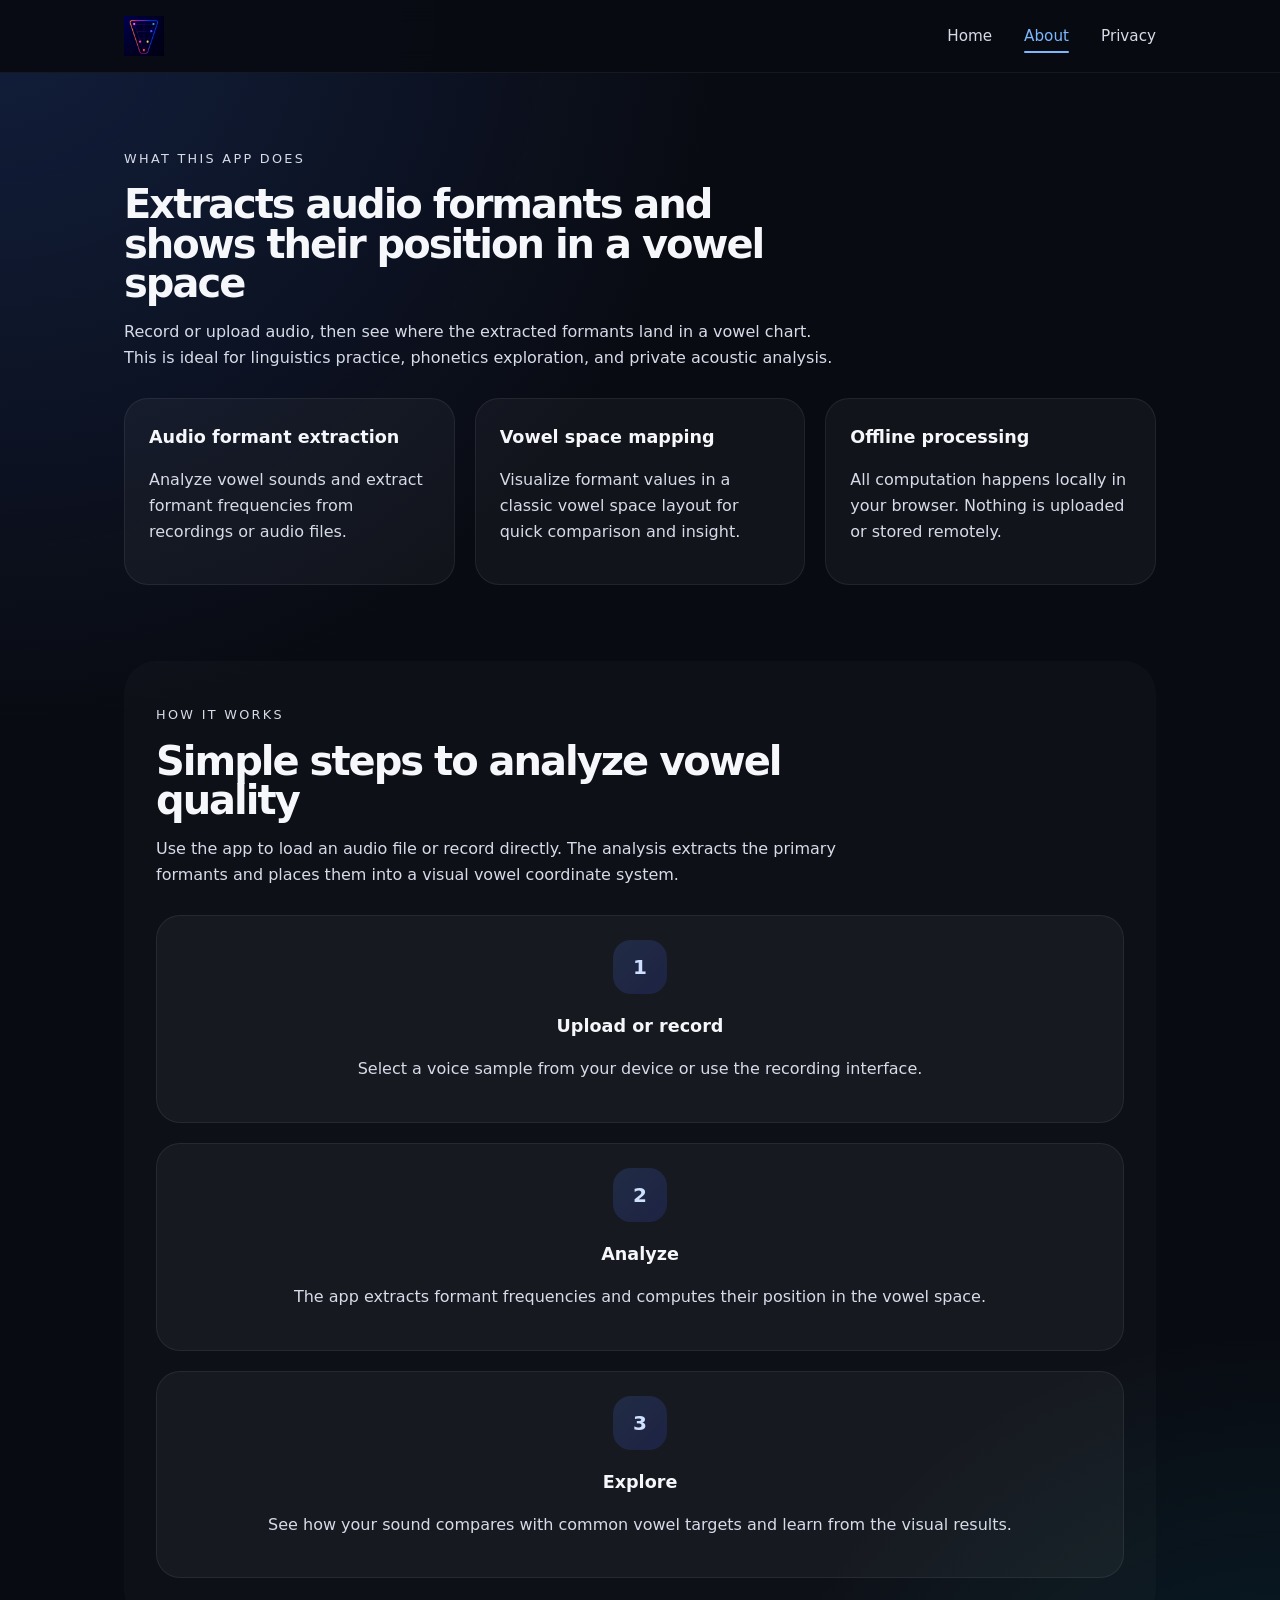
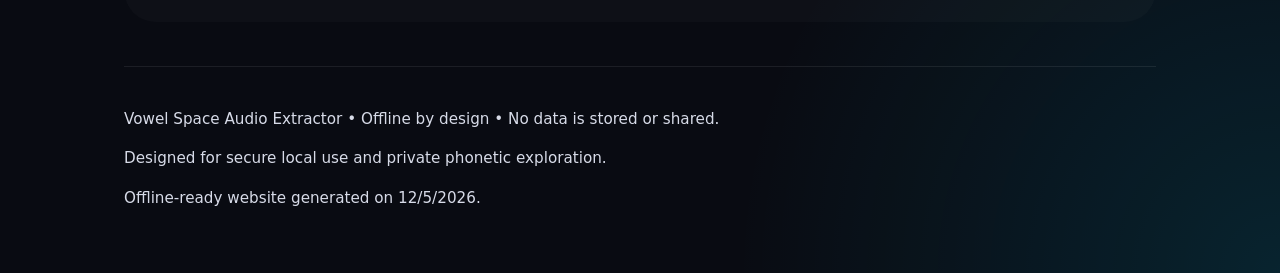
==== about.html @ fd7d8ce6 "v2" ====
<!DOCTYPE html>
<html lang="en">
<head>
  <meta charset="UTF-8" />
  <meta name="viewport" content="width=device-width, initial-scale=1.0" />
  <title>About the App - Vowel Space Audio Extractor</title>
  <link rel="stylesheet" href="styles.css" />
</head>
<body>
  <nav class="navbar">
    <div class="navbar-container">
      <a href="index.html" class="navbar-brand">
        <img src="vaqaleslogo3.png" alt="Vowel Space Audio Extractor" class="navbar-logo" />
      </a>
      <ul class="navbar-menu">
        <li><a href="index.html" class="navbar-link">Home</a></li>
        <li><a href="about.html" class="navbar-link active">About</a></li>
        <li><a href="privacy.html" class="navbar-link">Privacy</a></li>
      </ul>
    </div>
  </nav>

  <div class="page-shell">
    <main>
      <section class="section">
        <div class="section-intro">
          <p class="section-eyebrow">What this app does</p>
          <h2>Extracts audio formants and shows their position in a vowel space</h2>
          <p>
            Record or upload audio, then see where the extracted formants land in a vowel chart. This is ideal for linguistics practice, phonetics exploration, and private acoustic analysis.
          </p>
        </div>

        <div class="feature-grid">
          <article class="feature-card">
            <h3>Audio formant extraction</h3>
            <p>Analyze vowel sounds and extract formant frequencies from recordings or audio files.</p>
          </article>
          <article class="feature-card">
            <h3>Vowel space mapping</h3>
            <p>Visualize formant values in a classic vowel space layout for quick comparison and insight.</p>
          </article>
          <article class="feature-card">
            <h3>Offline processing</h3>
            <p>All computation happens locally in your browser. Nothing is uploaded or stored remotely.</p>
          </article>
        </div>
      </section>

      <section class="section section-alt">
        <div class="section-intro">
          <p class="section-eyebrow">How it works</p>
          <h2>Simple steps to analyze vowel quality</h2>
          <p>
            Use the app to load an audio file or record directly. The analysis extracts the primary formants and places them into a visual vowel coordinate system.
          </p>
        </div>

        <div class="steps-grid">
          <div class="step-card">
            <strong>1</strong>
            <h4>Upload or record</h4>
            <p>Select a voice sample from your device or use the recording interface.</p>
          </div>
          <div class="step-card">
            <strong>2</strong>
            <h4>Analyze</h4>
            <p>The app extracts formant frequencies and computes their position in the vowel space.</p>
          </div>
          <div class="step-card">
            <strong>3</strong>
            <h4>Explore</h4>
            <p>See how your sound compares with common vowel targets and learn from the visual results.</p>
          </div>
        </div>
      </section>
    </main>

    <footer class="footer">
      <p>Vowel Space Audio Extractor • Offline by design • No data is stored or shared.</p>
      <p>Designed for secure local use and private phonetic exploration.</p>
    </footer>
  </div>

  <script src="script.js"></script>
</body>
</html>
---- styles.css ----
:root {
  color-scheme: dark;
  color: #f5f7fb;
  background: #090b12;
  font-family: Inter, system-ui, -apple-system, BlinkMacSystemFont, "Segoe UI", sans-serif;
  line-height: 1.6;
}

* {
  box-sizing: border-box;
}

html, body {
  margin: 0;
  min-height: 100%;
}

body {
  background: radial-gradient(circle at top left, rgba(55, 118, 255, 0.18), transparent 32%),
    radial-gradient(circle at bottom right, rgba(0, 210, 255, 0.12), transparent 24%),
    #090b12;
}

.navbar {
  position: sticky;
  top: 0;
  z-index: 1000;
  background: rgba(9, 11, 18, 0.95);
  backdrop-filter: blur(12px);
  border-bottom: 1px solid rgba(255, 255, 255, 0.06);
}

.navbar-container {
  max-width: 1080px;
  margin: 0 auto;
  padding: 16px 24px;
  display: flex;
  align-items: center;
  justify-content: space-between;
}

.navbar-brand {
  display: flex;
  align-items: center;
  text-decoration: none;
}

.navbar-logo {
  height: 40px;
  width: auto;
  transition: opacity 180ms ease;
}

.navbar-logo:hover {
  opacity: 0.8;
}

.navbar-menu {
  display: flex;
  gap: 32px;
  margin: 0;
  padding: 0;
  list-style: none;
}

.navbar-link {
  color: #d7dbe8;
  text-decoration: none;
  font-weight: 500;
  font-size: 0.95rem;
  transition: color 180ms ease;
  position: relative;
}

.navbar-link:hover {
  color: #ffffff;
}

.navbar-link.active {
  color: #7db8ff;
}

.navbar-link.active::after {
  content: '';
  position: absolute;
  bottom: -8px;
  left: 0;
  right: 0;
  height: 2px;
  background: #7db8ff;
  border-radius: 1px;
}

.page-shell {
  max-width: 1080px;
  margin: 0 auto;
  padding: 32px 24px 48px;
}

.hero {
  display: grid;
  grid-template-columns: 1.2fr 0.8fr;
  gap: 32px;
  align-items: center;
  padding: 48px 0 32px;
}

.eyebrow,
.section-eyebrow {
  text-transform: uppercase;
  letter-spacing: 0.18em;
  color: #7db8ff;
  font-size: 0.8rem;
  margin: 0 0 16px;
}

.hero-content h1,
.section-intro h2 {
  margin: 0;
  font-size: clamp(2.5rem, 2.8vw, 3.8rem);
  line-height: 0.98;
  letter-spacing: -0.05em;
}

.hero-copy,
.section-intro p,
.footer p,
.feature-card p,
.privacy-item p,
.step-card p,
.visual-note {
  color: #d7dbe8;
}

.hero-copy {
  max-width: 34rem;
  margin: 24px 0 0;
  font-size: 1.1rem;
}

.hero-actions {
  display: flex;
  flex-wrap: wrap;
  gap: 14px;
  margin-top: 32px;
}

.button {
  display: inline-flex;
  align-items: center;
  justify-content: center;
  min-height: 46px;
  border-radius: 999px;
  padding: 0 22px;
  font-weight: 600;
  text-decoration: none;
  transition: transform 180ms ease, box-shadow 180ms ease, background-color 180ms ease;
}

.button:hover,
.button:focus-visible {
  transform: translateY(-1px);
}

.button-primary {
  color: #ffffff;
  background: linear-gradient(135deg, #4f8bff 0%, #4257ff 100%);
  box-shadow: 0 16px 40px rgba(15, 45, 101, 0.22);
}

.button-secondary {
  color: #cfe0ff;
  background: rgba(255, 255, 255, 0.08);
  border: 1px solid rgba(255, 255, 255, 0.14);
}

.hero-visual {
  display: flex;
  justify-content: center;
}

.visual-card {
  width: min(100%, 100%);
  max-width: 420px;
  padding: 28px;
  border-radius: 32px;
  background: rgba(12, 17, 33, 0.9);
  border: 1px solid rgba(255, 255, 255, 0.08);
  box-shadow: 0 24px 70px rgba(0, 0, 0, 0.32);
}

.visual-title {
  margin: 0 0 20px;
  font-size: 1rem;
  color: #8abfff;
  letter-spacing: 0.06em;
}

.visual-grid {
  display: grid;
  grid-template-columns: repeat(3, 1fr);
  gap: 14px;
  padding: 20px;
  background: rgba(255, 255, 255, 0.03);
  border-radius: 20px;
}

.visual-grid span {
  display: inline-flex;
  min-height: 56px;
  align-items: center;
  justify-content: center;
  border-radius: 16px;
  background: rgba(255, 255, 255, 0.04);
  font-weight: 600;
}

.visual-note {
  margin-top: 18px;
  font-size: 0.95rem;
}

.hero-footer {
  text-align: center;
  padding: 32px 0;
  color: #d7dbe8;
}

.section {
  padding: 44px 0;
}

.section-alt {
  background: rgba(255, 255, 255, 0.02);
  border-radius: 32px;
  padding: 44px 32px;
  margin-top: 32px;
}

.section-intro {
  max-width: 720px;
}

.feature-grid,
.steps-grid,
.privacy-list {
  display: grid;
  gap: 20px;
  margin-top: 28px;
}

.feature-grid,
.privacy-list {
  grid-template-columns: repeat(auto-fit, minmax(220px, 1fr));
}

.step-card,
.feature-card,
.privacy-item {
  background: rgba(255, 255, 255, 0.04);
  border: 1px solid rgba(255, 255, 255, 0.07);
  border-radius: 24px;
  padding: 24px;
}

.step-card {
  text-align: center;
}

.step-card strong {
  display: inline-flex;
  align-items: center;
  justify-content: center;
  width: 54px;
  height: 54px;
  margin-bottom: 18px;
  border-radius: 18px;
  font-size: 1.25rem;
  background: linear-gradient(135deg, rgba(79, 139, 255, 0.16), rgba(66, 87, 255, 0.16));
  color: #cfe0ff;
}

.step-card h4,
.feature-card h3,
.privacy-item h3 {
  margin: 0 0 12px;
  font-size: 1.1rem;
}

.footer {
  margin-top: 44px;
  padding-top: 24px;
  border-top: 1px solid rgba(255, 255, 255, 0.08);
  color: #9fb6dc;
  font-size: 0.95rem;
}

@media (max-width: 860px) {
  .hero {
    grid-template-columns: 1fr;
    padding-top: 32px;
  }

  .hero-visual {
    justify-content: stretch;
  }
}

@media (max-width: 620px) {
  .page-shell {
    padding: 24px 16px 32px;
  }

  .hero-copy {
    font-size: 1rem;
  }

  .button {
    width: 100%;
  }

  .navbar-menu {
    gap: 16px;
  }

  .navbar-link {
    font-size: 0.85rem;
  }
}
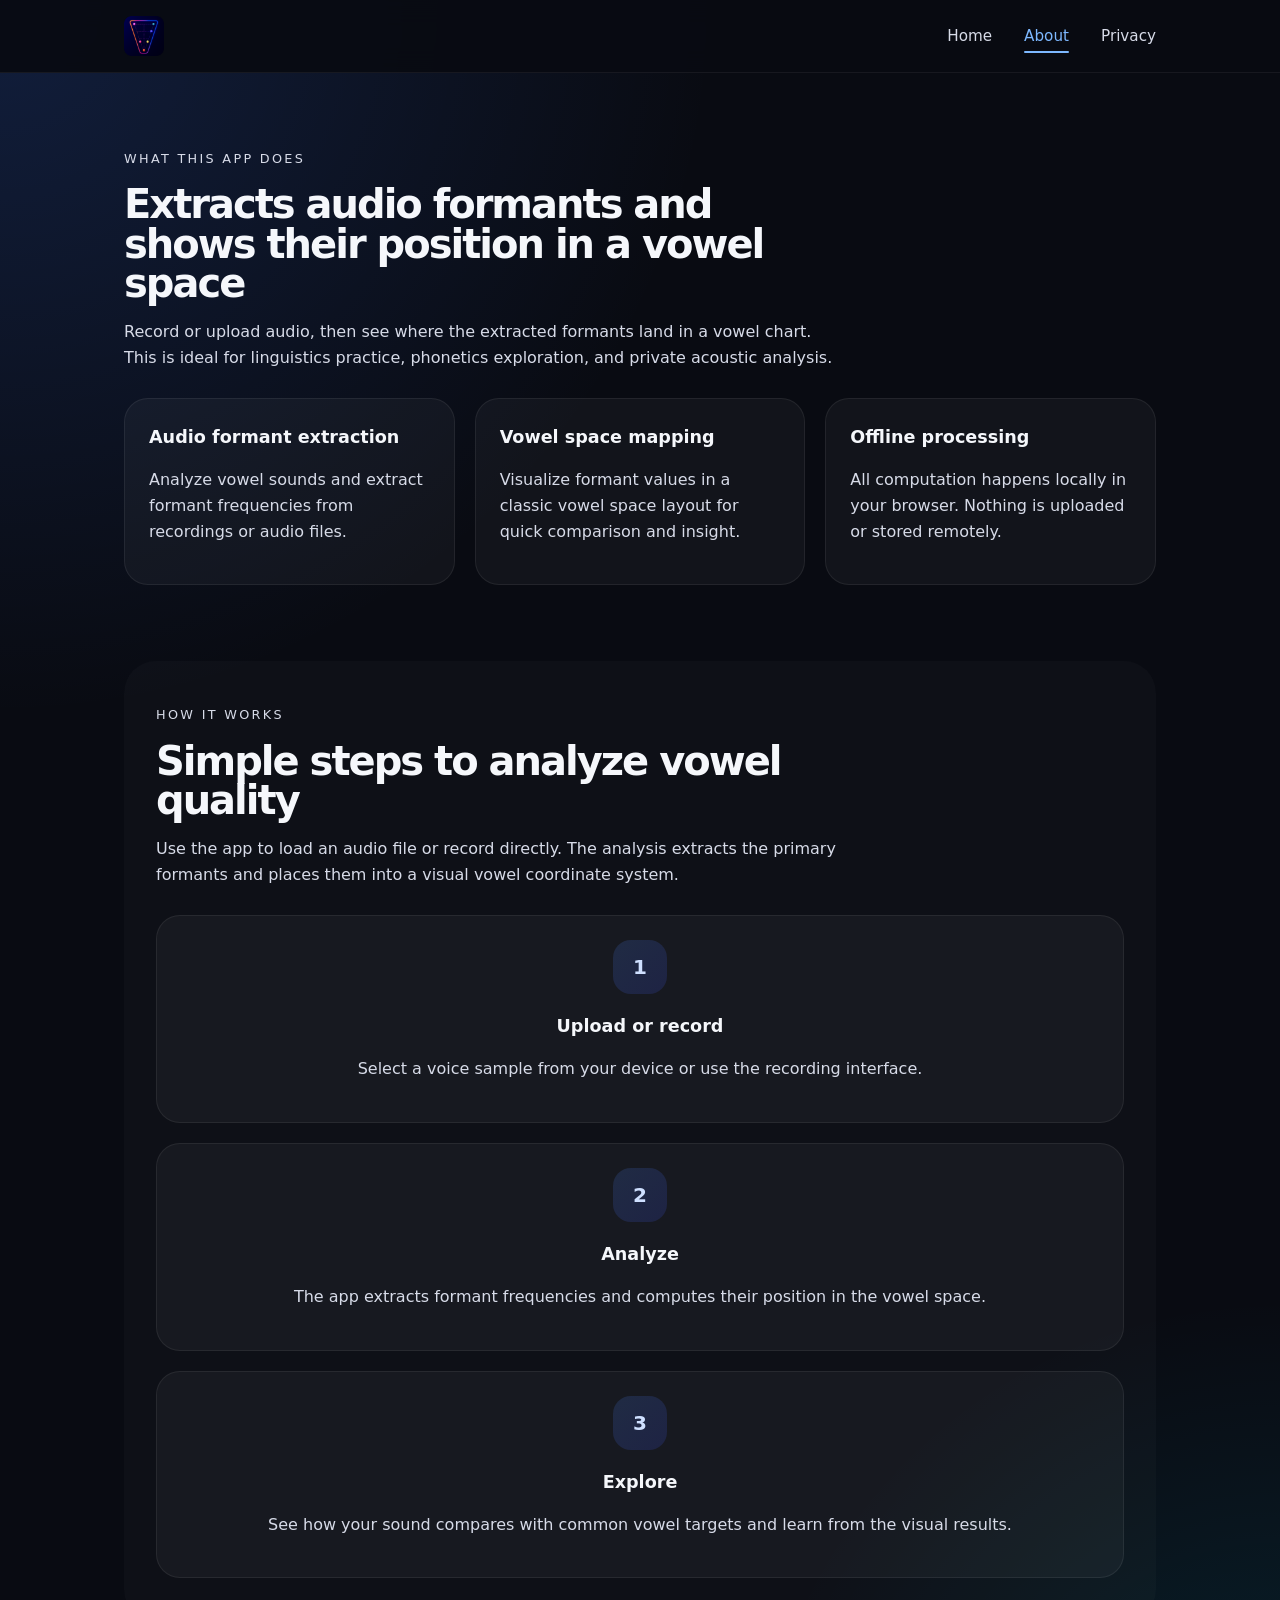
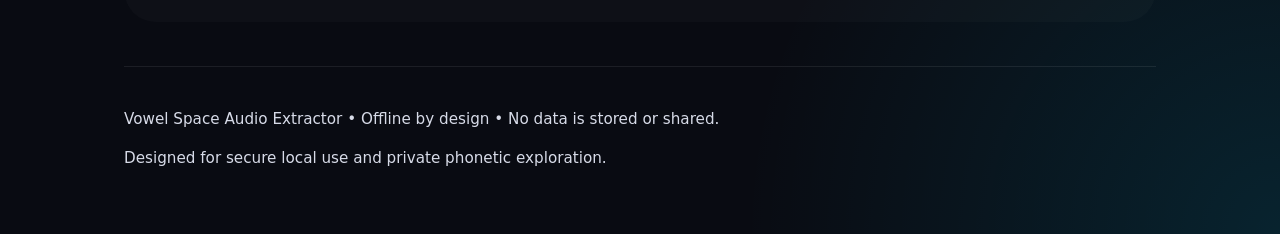
==== commit 79c6d350: "updatedprivacy" ====
--- a/about.html
+++ b/about.html
@@ -82,6 +82,5 @@
     </footer>
   </div>
 
-  <script src="script.js"></script>
 </body>
 </html>
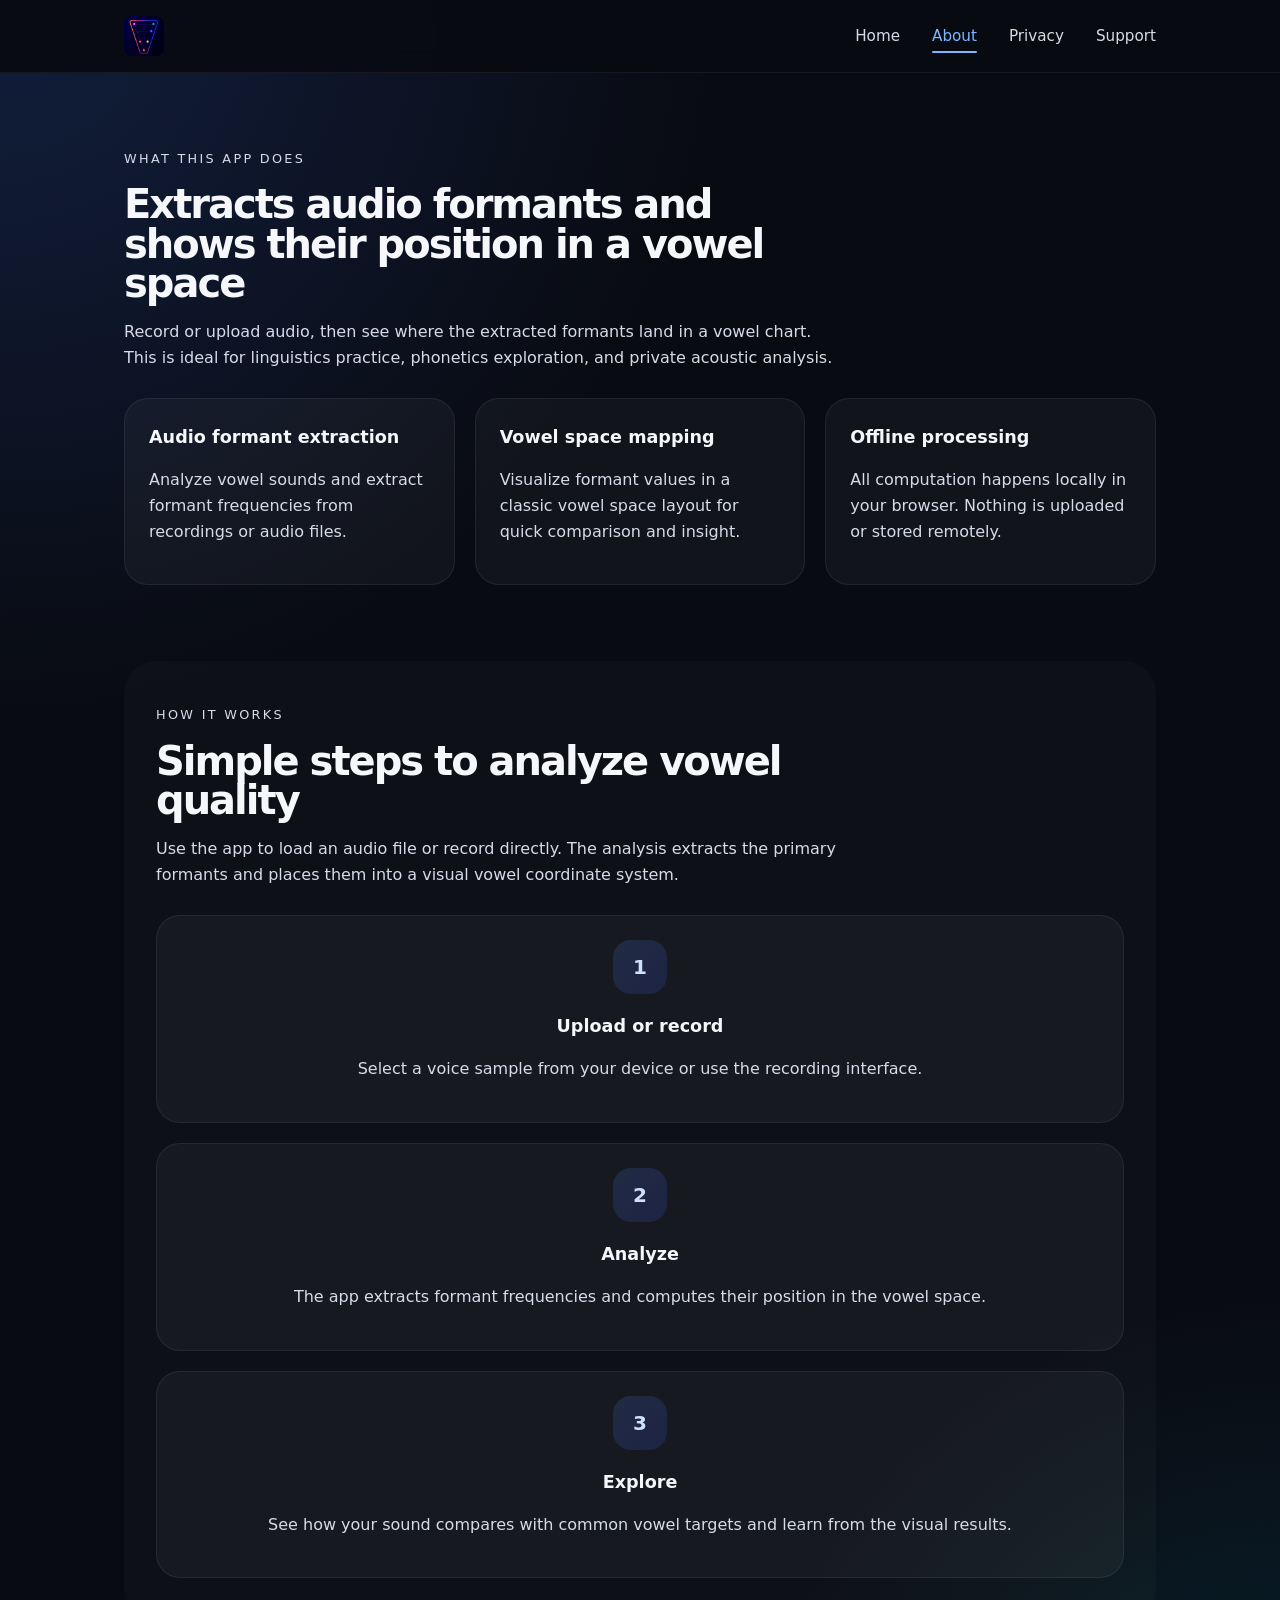
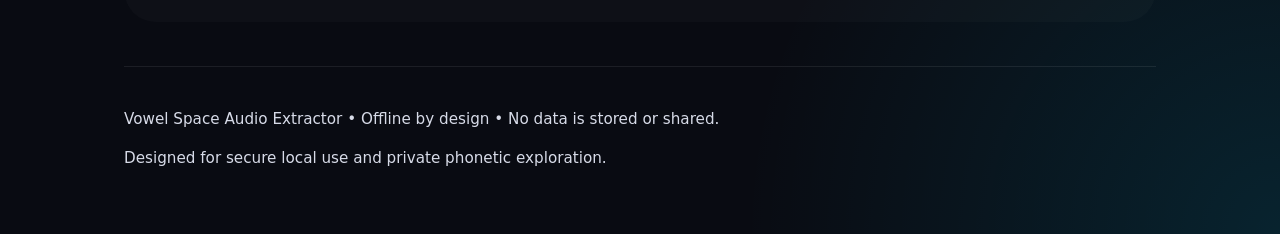
==== commit bd7e7afb: "suppportpage" ====
--- a/about.html
+++ b/about.html
@@ -16,6 +16,7 @@
         <li><a href="index.html" class="navbar-link">Home</a></li>
         <li><a href="about.html" class="navbar-link active">About</a></li>
         <li><a href="privacy.html" class="navbar-link">Privacy</a></li>
+        <li><a href="support.html" class="navbar-link">Support</a></li>
       </ul>
     </div>
   </nav>
--- a/styles.css
+++ b/styles.css
@@ -295,6 +295,37 @@
   font-size: 0.95rem;
 }
 
+.faq-section {
+  display: grid;
+  gap: 20px;
+  margin-top: 32px;
+}
+
+.faq-item {
+  background: rgba(255, 255, 255, 0.04);
+  border: 1px solid rgba(255, 255, 255, 0.07);
+  border-radius: 24px;
+  padding: 28px;
+  transition: background 180ms ease, border-color 180ms ease;
+}
+
+.faq-item:hover {
+  background: rgba(255, 255, 255, 0.06);
+  border-color: rgba(255, 255, 255, 0.12);
+}
+
+.faq-item h3 {
+  margin: 0 0 12px;
+  font-size: 1.05rem;
+  color: #cfe0ff;
+}
+
+.faq-item p {
+  margin: 0;
+  color: #d7dbe8;
+  font-size: 0.95rem;
+}
+
 @media (max-width: 860px) {
   .hero {
     grid-template-columns: 1fr;
